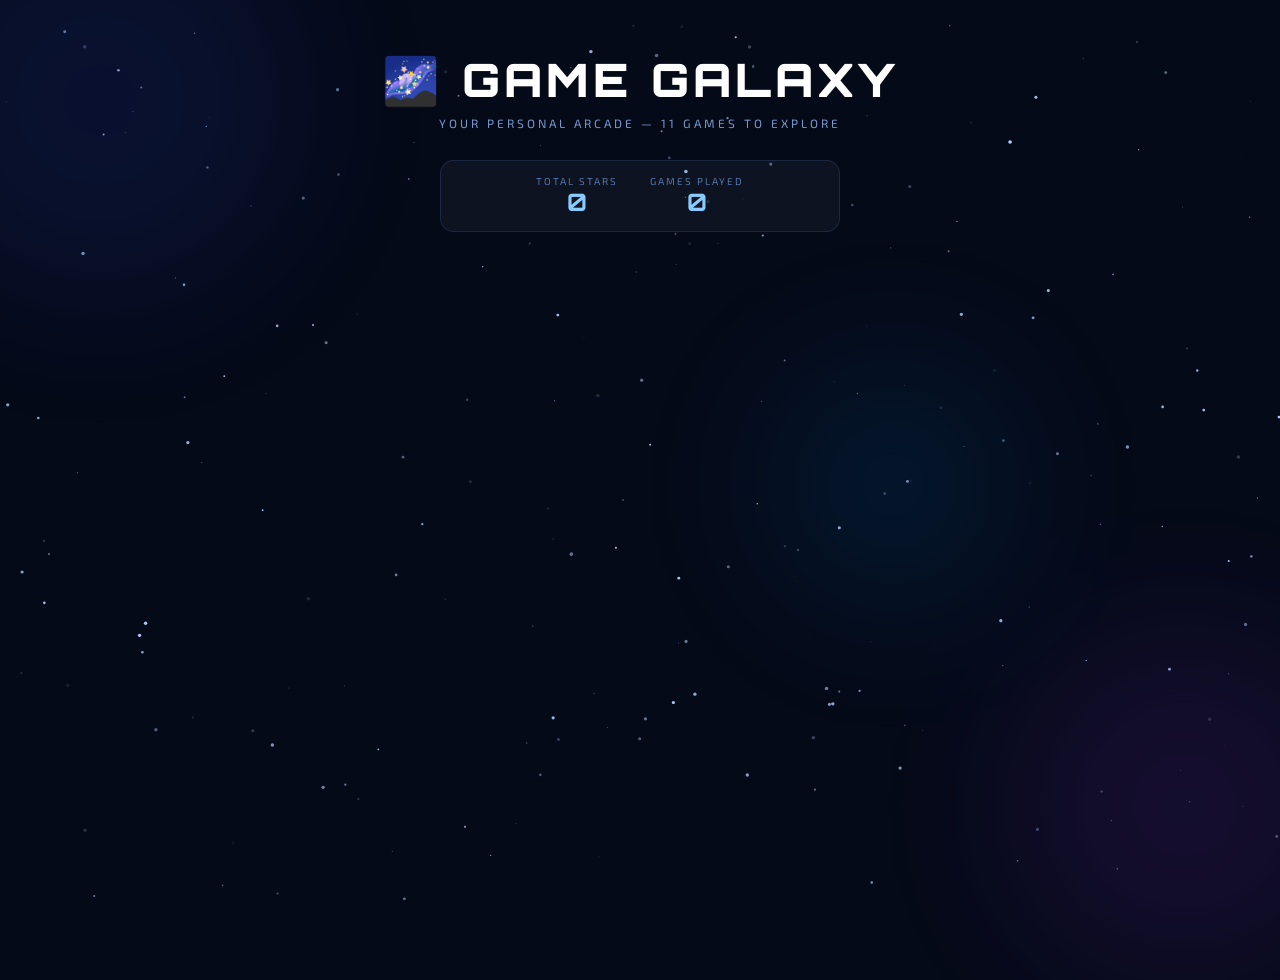
==== index.html @ 79a5ef70 "Add files via upload" ====
<!DOCTYPE html>
<html lang="en">
<head>
<meta charset="UTF-8">
<meta name="viewport" content="width=device-width, initial-scale=1.0">
<title>🌌 Game Galaxy</title>
<link rel="stylesheet" href="style.css">
<style>
  header { text-align: center; padding: 50px 20px 30px; }
  header h1 { font-size: clamp(26px, 6vw, 46px); margin-bottom: 8px; }
  header p { font-size: 12px; color: #7899cc; letter-spacing: 3px; text-transform: uppercase; }
  .score-bar {
    display: flex; justify-content: center; gap: 32px;
    max-width: 400px; margin: 0 auto 36px;
    padding: 14px 24px;
    background: rgba(255,255,255,0.04);
    border: 1px solid rgba(100,160,255,0.15);
    border-radius: 14px;
  }
  .score-item { text-align: center; }
  .score-label { font-size: 10px; color: #5577aa; letter-spacing: 2px; text-transform: uppercase; }
  .score-value { font-family: 'Orbitron', monospace; font-size: 24px; font-weight: 700; color: #88ccff; }
  .grid {
    display: grid;
    grid-template-columns: repeat(auto-fill, minmax(160px, 1fr));
    gap: 16px; max-width: 860px; margin: 0 auto; padding: 0 20px 60px;
  }
  .card {
    background: rgba(10,20,50,0.85);
    border: 1px solid rgba(80,140,255,0.2);
    border-radius: 14px; padding: 22px 14px 18px;
    text-align: center; cursor: pointer;
    transition: transform 0.2s, border-color 0.2s, background 0.2s;
    text-decoration: none; display: block; color: inherit;
  }
  .card:hover { transform: translateY(-5px); border-color: rgba(100,180,255,0.6); background: rgba(20,40,90,0.9); }
  .card-icon { font-size: 34px; display: block; margin-bottom: 10px; }
  .card-name { font-family: 'Orbitron', monospace; font-size: 10px; font-weight: 700; color: #c0d8ff; letter-spacing: 1px; text-transform: uppercase; margin-bottom: 5px; }
  .card-desc { font-size: 11px; color: #4a6a99; line-height: 1.5; }
  .card-best { font-size: 10px; color: #2a5a88; margin-top: 6px; font-family: 'Orbitron', monospace; }
</style>
</head>
<body>
<canvas id="starfield"></canvas>
<div class="nebula nebula-1"></div>
<div class="nebula nebula-2"></div>
<div class="nebula nebula-3"></div>
<div class="content">
  <header>
    <h1>🌌 Game Galaxy</h1>
    <p>Your personal arcade — 11 games to explore</p>
  </header>
  <div class="score-bar">
    <div class="score-item"><div class="score-label">Total Stars</div><div class="score-value" id="total-stars">0</div></div>
    <div class="score-item"><div class="score-label">Games Played</div><div class="score-value" id="games-played">0</div></div>
  </div>
  <div class="grid" id="grid"></div>
</div>
<script src="stars.js"></script>
<script>
const BASE = 'https://evan64721.github.io/GameGalaxy/';
const GAMES = [
  { id:'reaction', name:'Reaction Timer',     icon:'⚡', desc:'How fast can you react?',     file:'reaction.html' },
  { id:'snake',    name:'Snake',               icon:'🐍', desc:'Eat food, grow longer.',       file:'snake.html'    },
  { id:'memory',   name:'Memory Match',        icon:'🧠', desc:'Find all the pairs!',          file:'memory.html'   },
  { id:'click',    name:'Click Speed',         icon:'👆', desc:'Click as fast as you can.',    file:'click.html'    },
  { id:'target',   name:'Moving Target',       icon:'🎯', desc:'Hit the moving target!',       file:'target.html'   },
  { id:'rps',      name:'Rock Paper Scissors', icon:'✊', desc:'Beat the computer!',           file:'rps.html'      },
  { id:'pong',     name:'Pong',                icon:'🏓', desc:'Classic paddle battle.',       file:'pong.html'     },
  { id:'whack',    name:'Whack-a-Mole',        icon:'🔨', desc:'Smash those moles!',           file:'whack.html'    },
  { id:'guess',    name:'Number Guessing',     icon:'🔢', desc:'Find the secret number.',      file:'guess.html'    },
  { id:'ttt',      name:'Tic-Tac-Toe',         icon:'⭕', desc:'Beat the AI!',                file:'ttt.html'      },
  { id:'dodge',    name:'Dodge Asteroids',     icon:'🚀', desc:'Survive the asteroid field!', file:'dodge.html'    },
];

const stats = JSON.parse(localStorage.getItem('gg-stats') || '{"stars":0,"played":0}');
document.getElementById('total-stars').textContent = stats.stars;
document.getElementById('games-played').textContent = stats.played;

const scores = JSON.parse(localStorage.getItem('gg-scores') || '{}');
const grid = document.getElementById('grid');
GAMES.forEach(g => {
  const best = scores[g.id];
  const card = document.createElement('a');
  card.className = 'card';
  card.href = BASE + g.file;
  card.onclick = e => { e.preventDefault(); navigate(BASE + g.file); };
  card.innerHTML = `
    <span class="card-icon">${g.icon}</span>
    <div class="card-name">${g.name}</div>
    <div class="card-desc">${g.desc}</div>
    ${best && best.best ? `<div class="card-best">Best: ${best.best}</div>` : ''}
  `;
  grid.appendChild(card);
});
</script>
</body>
</html>
---- style.css ----
@import url('https://fonts.googleapis.com/css2?family=Orbitron:wght@400;700;900&family=Exo+2:wght@300;400;600&display=swap');

*, *::before, *::after { box-sizing: border-box; margin: 0; padding: 0; }

body {
  font-family: 'Exo 2', sans-serif;
  background: #050a18;
  color: #e0eaff;
  min-height: 100vh;
  overflow-x: hidden;
  animation: fadeIn 0.5s ease forwards;
}

@keyframes fadeIn {
  from { opacity: 0; transform: translateY(10px); }
  to   { opacity: 1; transform: translateY(0); }
}

body.fade-out {
  opacity: 0;
  transition: opacity 0.3s ease;
  pointer-events: none;
}

#starfield { position: fixed; inset: 0; z-index: 0; pointer-events: none; }

.nebula { position: fixed; border-radius: 50%; filter: blur(80px); opacity: 0.1; pointer-events: none; z-index: 0; }
.nebula-1 { width: 400px; height: 400px; background: #3355ff; top: -100px; left: -100px; }
.nebula-2 { width: 350px; height: 350px; background: #aa33ff; bottom: -80px; right: -80px; }
.nebula-3 { width: 250px; height: 250px; background: #0099ff; top: 40%; left: 60%; }

.content { position: relative; z-index: 1; }

h1 { font-family: 'Orbitron', monospace; font-weight: 900; letter-spacing: 4px; text-transform: uppercase; color: #fff; }
h2 { font-family: 'Orbitron', monospace; font-weight: 700; letter-spacing: 2px; color: #fff; }

.btn {
  background: rgba(30,60,130,0.7);
  border: 1px solid rgba(80,150,255,0.4);
  color: #aaccff;
  font-family: 'Exo 2', sans-serif;
  font-size: 14px; padding: 10px 26px; border-radius: 8px;
  cursor: pointer; letter-spacing: 1px;
  transition: all 0.15s; text-decoration: none; display: inline-block;
}
.btn:hover { background: rgba(50,90,180,0.9); border-color: #88aaff; color: #fff; transform: translateY(-1px); }
.btn:disabled { opacity: 0.4; cursor: not-allowed; transform: none; }

.back-btn {
  display: inline-block; margin: 20px 0 16px;
  background: transparent; border: 1px solid rgba(80,140,255,0.25);
  color: #6688bb; font-family: 'Exo 2', sans-serif;
  font-size: 12px; letter-spacing: 2px; text-transform: uppercase;
  padding: 7px 16px; border-radius: 8px; cursor: pointer;
  text-decoration: none; transition: all 0.15s;
}
.back-btn:hover { border-color: #88aaff; color: #aaccff; background: rgba(30,60,130,0.3); }

.game-wrap { max-width: 620px; margin: 0 auto; padding: 0 20px 80px; }
.game-title { text-align: center; font-size: 22px; margin-bottom: 20px; }

.msg {
  text-align: center; font-family: 'Orbitron', monospace;
  font-size: 13px; color: #7099cc; min-height: 22px;
  margin: 12px 0; letter-spacing: 1px;
}

.stat-row { display: flex; justify-content: center; gap: 28px; margin: 14px 0; }
.stat-item { text-align: center; }
.stat-lbl { font-size: 10px; color: #446688; letter-spacing: 2px; text-transform: uppercase; }
.stat-val { font-family: 'Orbitron', monospace; font-size: 20px; color: #88ccff; }

.controls { display: flex; gap: 10px; justify-content: center; margin-top: 14px; flex-wrap: wrap; }

.canvas-wrap {
  background: rgba(5,10,30,0.9);
  border: 1px solid rgba(60,120,255,0.2);
  border-radius: 12px; overflow: hidden; margin: 0 auto;
}

canvas { display: block; margin: 0 auto; }
.hint { text-align: center; font-size: 11px; color: #334466; letter-spacing: 1px; margin-top: 8px; }
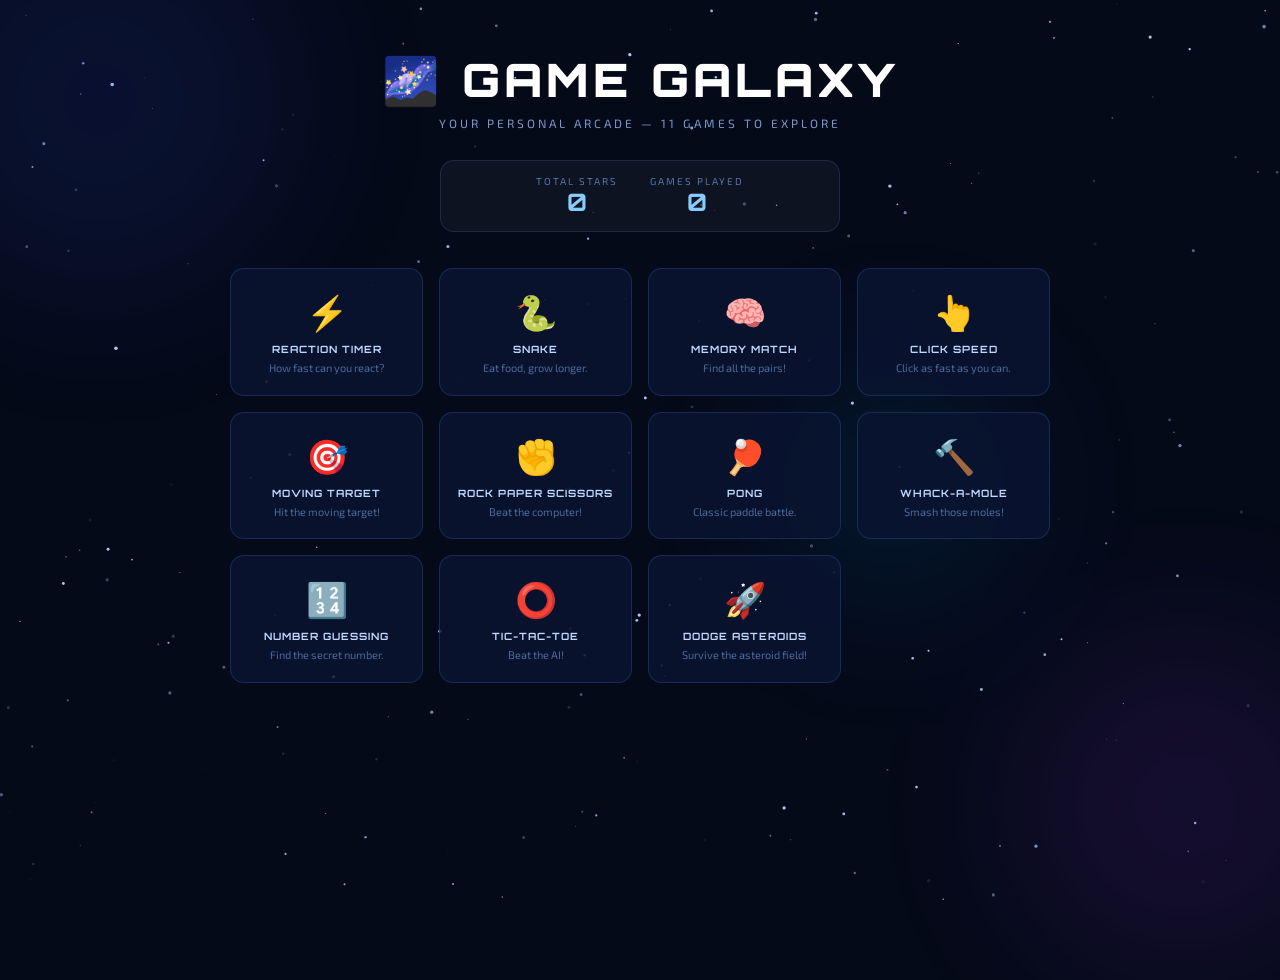
==== commit 1346bc4f: "Update index.html" ====
--- a/index.html
+++ b/index.html
@@ -37,7 +37,6 @@
   .card-icon { font-size: 34px; display: block; margin-bottom: 10px; }
   .card-name { font-family: 'Orbitron', monospace; font-size: 10px; font-weight: 700; color: #c0d8ff; letter-spacing: 1px; text-transform: uppercase; margin-bottom: 5px; }
   .card-desc { font-size: 11px; color: #4a6a99; line-height: 1.5; }
-  .card-best { font-size: 10px; color: #2a5a88; margin-top: 6px; font-family: 'Orbitron', monospace; }
 </style>
 </head>
 <body>
@@ -51,48 +50,78 @@
     <p>Your personal arcade — 11 games to explore</p>
   </header>
   <div class="score-bar">
-    <div class="score-item"><div class="score-label">Total Stars</div><div class="score-value" id="total-stars">0</div></div>
-    <div class="score-item"><div class="score-label">Games Played</div><div class="score-value" id="games-played">0</div></div>
+    <div class="score-item">
+      <div class="score-label">Total Stars</div>
+      <div class="score-value" id="total-stars">0</div>
+    </div>
+    <div class="score-item">
+      <div class="score-label">Games Played</div>
+      <div class="score-value" id="games-played">0</div>
+    </div>
   </div>
-  <div class="grid" id="grid"></div>
+  <div class="grid">
+    <a class="card" href="https://evan64721.github.io/GameGalaxy/reaction.html">
+      <span class="card-icon">⚡</span>
+      <div class="card-name">Reaction Timer</div>
+      <div class="card-desc">How fast can you react?</div>
+    </a>
+    <a class="card" href="https://evan64721.github.io/GameGalaxy/snake.html">
+      <span class="card-icon">🐍</span>
+      <div class="card-name">Snake</div>
+      <div class="card-desc">Eat food, grow longer.</div>
+    </a>
+    <a class="card" href="https://evan64721.github.io/GameGalaxy/memory.html">
+      <span class="card-icon">🧠</span>
+      <div class="card-name">Memory Match</div>
+      <div class="card-desc">Find all the pairs!</div>
+    </a>
+    <a class="card" href="https://evan64721.github.io/GameGalaxy/click.html">
+      <span class="card-icon">👆</span>
+      <div class="card-name">Click Speed</div>
+      <div class="card-desc">Click as fast as you can.</div>
+    </a>
+    <a class="card" href="https://evan64721.github.io/GameGalaxy/target.html">
+      <span class="card-icon">🎯</span>
+      <div class="card-name">Moving Target</div>
+      <div class="card-desc">Hit the moving target!</div>
+    </a>
+    <a class="card" href="https://evan64721.github.io/GameGalaxy/rps.html">
+      <span class="card-icon">✊</span>
+      <div class="card-name">Rock Paper Scissors</div>
+      <div class="card-desc">Beat the computer!</div>
+    </a>
+    <a class="card" href="https://evan64721.github.io/GameGalaxy/pong.html">
+      <span class="card-icon">🏓</span>
+      <div class="card-name">Pong</div>
+      <div class="card-desc">Classic paddle battle.</div>
+    </a>
+    <a class="card" href="https://evan64721.github.io/GameGalaxy/whack.html">
+      <span class="card-icon">🔨</span>
+      <div class="card-name">Whack-a-Mole</div>
+      <div class="card-desc">Smash those moles!</div>
+    </a>
+    <a class="card" href="https://evan64721.github.io/GameGalaxy/guess.html">
+      <span class="card-icon">🔢</span>
+      <div class="card-name">Number Guessing</div>
+      <div class="card-desc">Find the secret number.</div>
+    </a>
+    <a class="card" href="https://evan64721.github.io/GameGalaxy/ttt.html">
+      <span class="card-icon">⭕</span>
+      <div class="card-name">Tic-Tac-Toe</div>
+      <div class="card-desc">Beat the AI!</div>
+    </a>
+    <a class="card" href="https://evan64721.github.io/GameGalaxy/dodge.html">
+      <span class="card-icon">🚀</span>
+      <div class="card-name">Dodge Asteroids</div>
+      <div class="card-desc">Survive the asteroid field!</div>
+    </a>
+  </div>
 </div>
 <script src="stars.js"></script>
 <script>
-const BASE = 'https://evan64721.github.io/GameGalaxy/';
-const GAMES = [
-  { id:'reaction', name:'Reaction Timer',     icon:'⚡', desc:'How fast can you react?',     file:'reaction.html' },
-  { id:'snake',    name:'Snake',               icon:'🐍', desc:'Eat food, grow longer.',       file:'snake.html'    },
-  { id:'memory',   name:'Memory Match',        icon:'🧠', desc:'Find all the pairs!',          file:'memory.html'   },
-  { id:'click',    name:'Click Speed',         icon:'👆', desc:'Click as fast as you can.',    file:'click.html'    },
-  { id:'target',   name:'Moving Target',       icon:'🎯', desc:'Hit the moving target!',       file:'target.html'   },
-  { id:'rps',      name:'Rock Paper Scissors', icon:'✊', desc:'Beat the computer!',           file:'rps.html'      },
-  { id:'pong',     name:'Pong',                icon:'🏓', desc:'Classic paddle battle.',       file:'pong.html'     },
-  { id:'whack',    name:'Whack-a-Mole',        icon:'🔨', desc:'Smash those moles!',           file:'whack.html'    },
-  { id:'guess',    name:'Number Guessing',     icon:'🔢', desc:'Find the secret number.',      file:'guess.html'    },
-  { id:'ttt',      name:'Tic-Tac-Toe',         icon:'⭕', desc:'Beat the AI!',                file:'ttt.html'      },
-  { id:'dodge',    name:'Dodge Asteroids',     icon:'🚀', desc:'Survive the asteroid field!', file:'dodge.html'    },
-];
-
-const stats = JSON.parse(localStorage.getItem('gg-stats') || '{"stars":0,"played":0}');
-document.getElementById('total-stars').textContent = stats.stars;
-document.getElementById('games-played').textContent = stats.played;
-
-const scores = JSON.parse(localStorage.getItem('gg-scores') || '{}');
-const grid = document.getElementById('grid');
-GAMES.forEach(g => {
-  const best = scores[g.id];
-  const card = document.createElement('a');
-  card.className = 'card';
-  card.href = BASE + g.file;
-  card.onclick = e => { e.preventDefault(); navigate(BASE + g.file); };
-  card.innerHTML = `
-    <span class="card-icon">${g.icon}</span>
-    <div class="card-name">${g.name}</div>
-    <div class="card-desc">${g.desc}</div>
-    ${best && best.best ? `<div class="card-best">Best: ${best.best}</div>` : ''}
-  `;
-  grid.appendChild(card);
-});
+  const stats = JSON.parse(localStorage.getItem('gg-stats') || '{"stars":0,"played":0}');
+  document.getElementById('total-stars').textContent = stats.stars;
+  document.getElementById('games-played').textContent = stats.played;
 </script>
 </body>
 </html>
